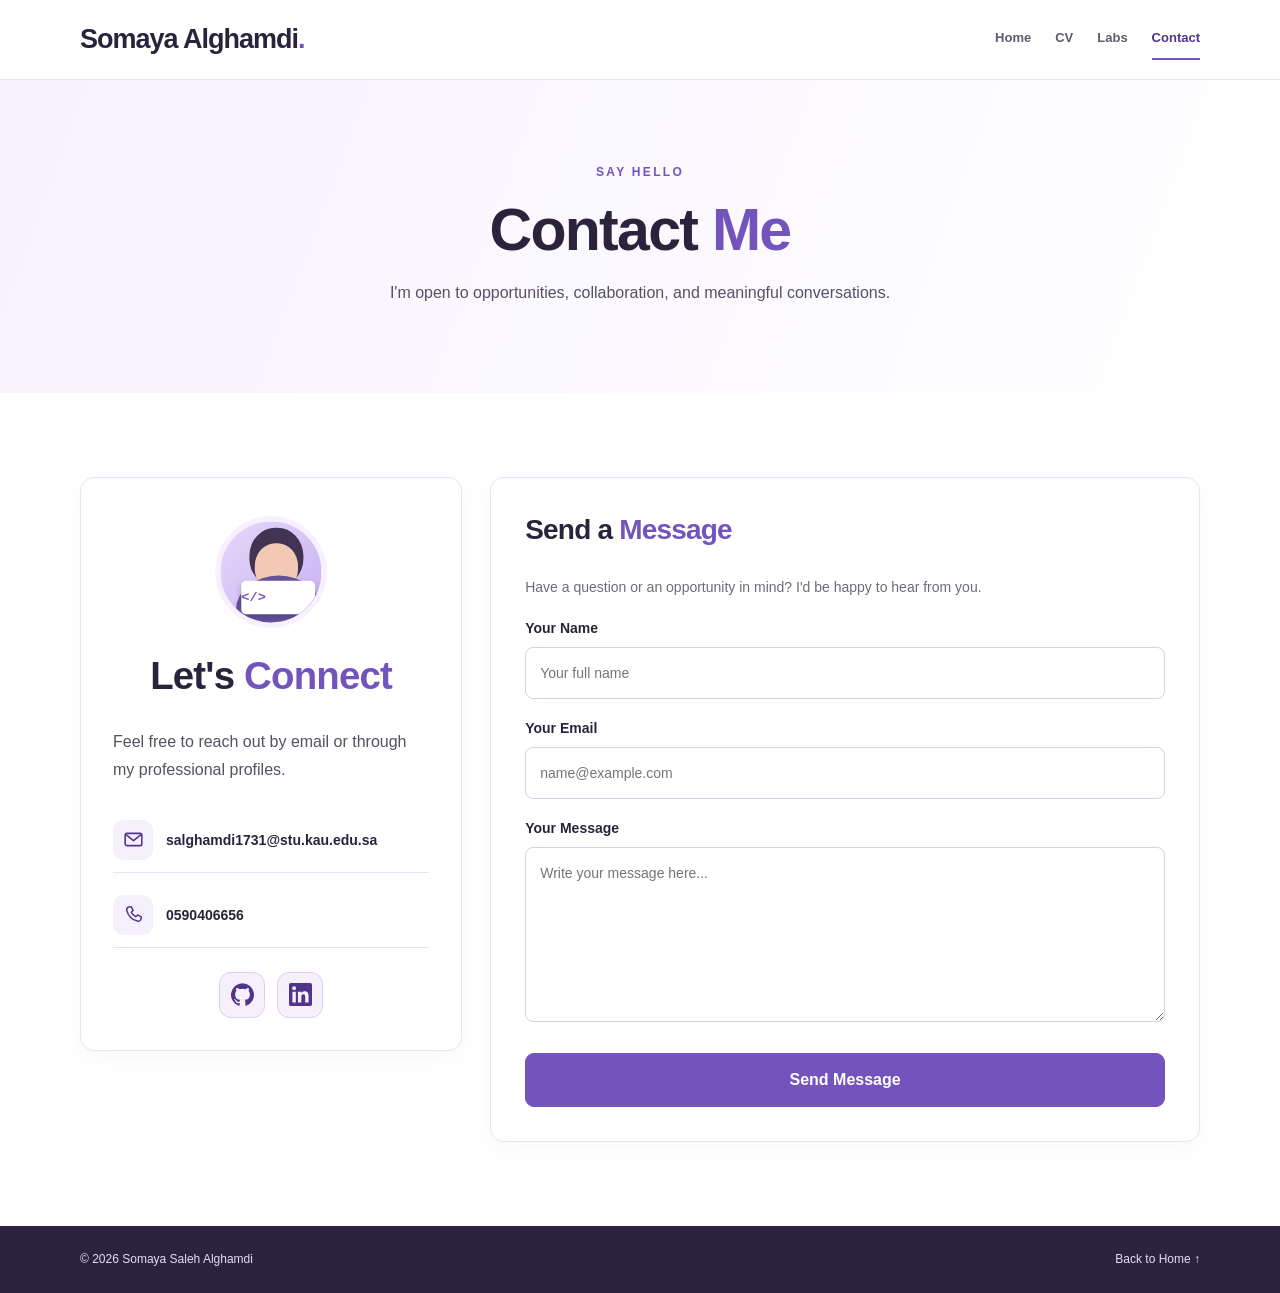
==== contact.html @ 66599cd9 "Add my portfolio website" ====
<!DOCTYPE html>
<html lang="en">

<head>
    <meta charset="UTF-8">
    <meta name="viewport" content="width=device-width, initial-scale=1.0">

    <title>Contact | Somaya Alghamdi</title>

    <link rel="stylesheet" href="style.css">
</head>

<body>

    <!-- ================= HEADER & NAVIGATION ================= -->
    <header class="site-header">
        <div class="container nav-row">

            <!-- Website Logo -->
            <a class="brand" href="index.html">
                Somaya Alghamdi<span>.</span>
            </a>

            <!-- Main Navigation -->
            <nav aria-label="Main navigation">
                <a href="index.html">Home</a>
                <a href="index.html#cv">CV</a>
                <a href="labs.html">Labs</a>
                <a class="active" href="contact.html">Contact</a>
            </nav>

        </div>
    </header>


    <main>

        <!-- ================= CONTACT INTRODUCTION ================= -->
        <section class="page-intro">
            <div class="container">

                <p class="eyebrow">SAY HELLO</p>

                <h1>Contact <span>Me</span></h1>

                <p>
                    I'm open to opportunities, collaboration,
                    and meaningful conversations.
                </p>

            </div>
        </section>


        <!-- ================= CONTACT SECTION ================= -->
        <section class="section">
            <div class="container contact-page-wrap">

                <!-- ========== LEFT CARD: CONTACT INFORMATION ========== -->
                <div class="contact-top panel contact-info-panel">

                    <!-- Technical Avatar -->
                    <div class="contact-avatar" aria-label="Technical avatar">

                        <div class="avatar-graphic" aria-hidden="true">
                            <div class="avatar-head"></div>
                            <div class="avatar-body"></div>
                            <div class="avatar-laptop">&lt;/&gt;</div>
                        </div>

                    </div>

                    <!-- Contact Heading -->
                    <h2>Let's <span>Connect</span></h2>

                    <p>
                        Feel free to reach out by email
                        or through my professional profiles.
                    </p>


                    <!-- Contact Details -->
                    <div class="contact-identity">

                        <!-- University Email -->
                        <div class="identity-row">

                            <span class="identity-icon">
                                <svg viewBox="0 0 24 24" aria-hidden="true">

                                    <rect
                                        x="2.5"
                                        y="5"
                                        width="19"
                                        height="14"
                                        rx="2"
                                        fill="none"
                                        stroke="currentColor"
                                        stroke-width="1.8">
                                    </rect>

                                    <path
                                        d="m3.5 6.5 8.5 6.8 8.5-6.8"
                                        fill="none"
                                        stroke="currentColor"
                                        stroke-linejoin="round"
                                        stroke-width="1.8">
                                    </path>

                                </svg>
                            </span>

                            <a class="identity-value" href="mailto:salghamdi1731@stu.kau.edu.sa">
                                 salghamdi1731@stu.kau.edu.sa
                            </a>

                        </div>


                        <!-- Phone Number -->
                        <div class="identity-row">

                            <span class="identity-icon">
                                <svg viewBox="0 0 24 24" aria-hidden="true">

                                    <path
                                        d="M6.6 3.5 9.3 3l2.2 4.3-2 2.2a15 15 0 0 0 5 5l2.2-2 4.3 2.2-.5 2.7a3 3 0 0 1-3.2 2.4A17 17 0 0 1 4.2 6.7 3 3 0 0 1 6.6 3.5Z"
                                        fill="none"
                                        stroke="currentColor"
                                        stroke-linejoin="round"
                                        stroke-width="1.7">
                                    </path>

                                </svg>
                            </span>

                            <a class="identity-value" href="tel:+966590406656">
                                 0590406656
                            </a>

                        </div>


                        <!-- Social Media Links -->
                        <div class="social-icons">

                            <!-- GitHub -->
                            <a
                                href="https://github.com/SomayaAlghamdi"
                                target="_blank"
                                rel="noopener noreferrer"
                                aria-label="GitHub profile (opens in a new tab)"
                                title="GitHub">

                                <svg viewBox="0 0 24 24" aria-hidden="true">

                                    <path
                                        fill="currentColor"
                                        d="M12 .297a12 12 0 0 0-3.793 23.385c.6.111.82-.261.82-.577v-2.234c-3.338.726-4.043-1.416-4.043-1.416-.546-1.387-1.333-1.757-1.333-1.757-1.09-.745.083-.73.083-.73 1.205.084 1.839 1.237 1.839 1.237 1.07 1.835 2.807 1.305 3.492.998.108-.775.418-1.305.762-1.605-2.665-.303-5.467-1.333-5.467-5.931 0-1.311.469-2.381 1.236-3.221-.124-.303-.536-1.524.117-3.176 0 0 1.008-.323 3.301 1.23a11.53 11.53 0 0 1 6.006 0c2.291-1.553 3.297-1.23 3.297-1.23.655 1.652.243 2.873.12 3.176.77.84 1.235 1.91 1.235 3.221 0 4.61-2.807 5.624-5.479 5.921.43.372.823 1.102.823 2.222v3.293c0 .319.216.694.825.576A12.002 12.002 0 0 0 12 .297Z">
                                    </path>

                                </svg>
                            </a>


                            <!-- LinkedIn -->
                            <a
                                href="https://www.linkedin.com/in/somaya-alghamdi"
                                target="_blank"
                                rel="noopener noreferrer"
                                aria-label="LinkedIn profile (opens in a new tab)"
                                title="LinkedIn">

                                <svg viewBox="0 0 24 24" aria-hidden="true">

                                    <path
                                        fill="currentColor"
                                        d="M20.447 20.452h-3.554v-5.569c0-1.328-.027-3.037-1.852-3.037-1.853 0-2.136 1.445-2.136 2.939v5.667H9.35V9h3.414v1.561h.049c.476-.9 1.637-1.85 3.37-1.85 3.601 0 4.267 2.37 4.267 5.455v6.286ZM5.337 7.433a2.062 2.062 0 1 1 0-4.124 2.062 2.062 0 0 1 0 4.124Zm1.782 13.019H3.555V9h3.564v11.452ZM22.225 0H1.771C.792 0 0 .774 0 1.729v20.542C0 23.227.792 24 1.771 24h20.451C23.2 24 24 23.227 24 22.271V1.729C24 .774 23.2 0 22.222 0h.003Z">
                                    </path>

                                </svg>
                            </a>

                        </div>

                    </div>

                </div>


                <!-- ========== RIGHT CARD: CONTACT FORM ========== -->
                <div class="panel form-panel contact-form-side">

                    <h2>Send a <span>Message</span></h2>

                    <p class="muted">
                        Have a question or an opportunity in mind?
                        I'd be happy to hear from you.
                    </p>

                    <!-- Contact Form -->
                    <form
                        action="https://formsubmit.co/salghamdi1731@stu.kau.edu.sa"
                        method="POST">

                        <!-- Email Subject -->
                        <input
                            type="hidden"
                            name="_subject"
                            value="New message from Somaya's portfolio">


                        <!-- Name -->
                        <label for="name">Your Name</label>

                        <input
                            type="text"
                            id="name"
                            name="name"
                            placeholder="Your full name"
                            required>


                        <!-- Email -->
                        <label for="email">Your Email</label>

                        <input
                            type="email"
                            id="email"
                            name="email"
                            placeholder="name@example.com"
                            required>


                        <!-- Message -->
                        <label for="message">Your Message</label>

                        <textarea
                            id="message"
                            name="message"
                            rows="6"
                            placeholder="Write your message here..."
                            required></textarea>


                        <!-- Submit Button -->
                        <button
                            class="button primary submit-button"
                            type="submit">

                            Send Message 
                        </button>

                    </form>

                </div>

            </div>
        </section>

    </main>


    <!-- ================= FOOTER ================= -->
    <footer>
        <div class="container footer-row">

            <span>© 2026 Somaya Saleh Alghamdi</span>

            <a href="index.html">
                Back to Home ↑
            </a>

        </div>
    </footer>

</body>
</html>
---- style.css ----
/* CPIT405 Portfolio — one shared external stylesheet */

:root {
    --ink: #29243c;
    --muted: #6f6a7d;
    --purple: #7354bd;
    --deep: #50348d;
    --lavender: #f4f0fc;
    --border: #e9e2f4;
    --white: #fff;
}

* {
    box-sizing: border-box;
}

html {
    scroll-behavior: smooth;
}

body {
    margin: 0;
    font-family: Arial,Helvetica,sans-serif;
    color: var(--ink);
    background: #fff;
    line-height: 1.75;
}

a {
    color: inherit;
    text-decoration: none;
}

img {
    max-width: 100%;
    display: block;
}

.container {
    width: 90%;
    max-width: 1120px;
    margin: 0 auto;
}

.narrow {
    max-width: 890px;
}

.section {
    padding: 84px 0;
}

.section-tint {
    background: #faf8ff;
}

.eyebrow {
    font-size: 12px;
    font-weight: 800;
    letter-spacing: 2.3px;
    color: var(--purple);
    margin: 0 0 14px;
}

h1,h2,h3,h4,p {
    margin-top: 0;
}

h1 {
    font-size: clamp(35px,5vw,59px);
    line-height: 1.15;
    letter-spacing: -1.7px;
    margin-bottom: 24px;
}

h1 span,h2 span {
    color: var(--purple);
}

h2 {
    font-size: clamp(29px,3vw,39px);
    line-height: 1.25;
    letter-spacing: -.8px;
    margin-bottom: 28px;
}

h3 {
    font-size: 21px;
    line-height: 1.3;
}

h4 {
    font-size: 18px;
    margin-bottom: 8px;
}

p {
    color: #555064;
}

.muted {
    color: var(--muted);
    font-size: 14px;
}

.center {
    text-align: center;
    margin-top: 34px;
}

.site-header {
    background: #fff;
    border-bottom: 1px solid var(--border);
    position: sticky;
    top: 0;
    z-index: 10;
}

.nav-row {
    min-height: 79px;
    display: flex;
    justify-content: space-between;
    align-items: center;
    gap: 22px;
}

.brand {
    font-size: 27px;
    font-weight: 800;
    letter-spacing: -1px;
}

.brand span {
    color: var(--purple);
}

nav {
    display: flex;
    gap: 24px;
    flex-wrap: wrap;
}

nav a {
    font-size: 13px;
    font-weight: 700;
    color: #615a70;
    padding: 8px 0;
    border-bottom: 2px solid transparent;
}

nav a:hover,nav a.active {
    color: var(--deep);
    border-color: var(--purple);
}

.hero {
    background: linear-gradient(115deg,#fff 5%,#f8f4ff 100%);
    padding: 105px 0 112px;
    overflow: hidden;
}

.hero-layout {
    display: grid;
    grid-template-columns: 1.2fr 1fr;
    align-items: center;
    gap: 60px;
}

.hero-subtitle {
    font-weight: 700;
    color: #4d4561;
    font-size: 16px;
}

.dot {
    color: var(--purple);
    padding: 0 5px;
}

.hero-copy {
    max-width: 530px;
    font-size: 17px;
}

.student-id {
    font-size: 13px;
    font-weight: 700;
    color: var(--purple);
    margin-bottom: 28px;
}

.button-row {
    display: flex;
    gap: 12px;
    flex-wrap: wrap;
}

.button {
    display: inline-block;
    padding: 12px 23px;
    border-radius: 9px;
    font-size: 14px;
    font-weight: 700;
    border: 1px solid var(--purple);
    cursor: pointer;
    text-align: center;
    transition: transform .2s,background-color .2s;
}

.button:hover {
    transform: translateY(-3px);
}

.primary {
    background: var(--purple);
    color: #fff;
}

.primary:hover {
    background: var(--deep);
}

.secondary {
    background: #fff;
    color: var(--deep);
}

.secondary:hover {
    background: var(--lavender);
}

.hero-art {
    min-height: 330px;
    position: relative;
    display: flex;
    align-items: center;
    justify-content: center;
}

.art-window {
    width: 86%;
    max-width: 390px;
    min-height: 248px;
    background: #fff;
    border: 1px solid #e6dbf7;
    border-radius: 19px;
    box-shadow: 0 28px 70px #7354bd2e;
    transform: rotate(-4deg);
    position: relative;
    z-index: 1;
    overflow: hidden;
}

.window-top {
    height: 47px;
    background: #eee7fa;
    padding: 18px 19px;
    display: flex;
    gap: 7px;
}

.window-top i {
    width: 10px;
    height: 10px;
    border-radius: 50%;
    background: #b5a2df;
}

.window-top i:first-child {
    background: #8c73c9;
}

.art-code {
    display: flex;
    flex-direction: column;
    gap: 13px;
    padding: 29px 23px;
    color: #7655b6;
    font: 600 15px/1.5 Consolas,monospace;
}

.art-code span:nth-child(2),.art-code span:nth-child(3) {
    color: #7c7890;
}

.art-badge {
    position: absolute;
    right: 20px;
    bottom: 16px;
    font-size: 31px;
    font-weight: 800;
    color: var(--purple);
}

.art-badge small {
    font-size: 16px;
}

.orbit {
    position: absolute;
    border: 2px solid #d7c6f1;
    border-radius: 50%;
    width: 270px;
    height: 270px;
}

.orbit-one {
    top: 0;
    right: 0;
}

.orbit-two {
    bottom: 0;
    left: 0;
    width: 145px;
    height: 145px;
    background: #e6ddf7;
}

.about-text {
    border-left: 4px solid #cbb8ed;
    padding-left: 25px;
}

.about-text p {
    font-size: 16px;
    margin-bottom: 17px;
}

.section-heading {
    display: flex;
    align-items: center;
    gap: 20px;
    margin: 40px 0 18px;
}

.section-heading h3 {
    margin: 0;
}

.mini-rule {
    height: 1px;
    background: #e5dcf1;
    flex: 1;
}

.panel {
    background: #fff;
    border: 1px solid var(--border);
    border-radius: 14px;
    padding: 26px;
    box-shadow: 0 7px 22px #3c256208;
}

.panel p:last-child {
    margin-bottom: 0;
}

.education-panel {
    display: flex;
    align-items: center;
    gap: 22px;
}

.panel-icon {
    width: 62px;
    height: 62px;
    background: var(--lavender);
    border-radius: 14px;
    display: grid;
    place-items: center;
    font-size: 29px;
    flex-shrink: 0;
}

.education-panel p {
    margin-bottom: 3px;
}

.gpa {
    margin-left: auto;
    text-align: center;
    background: var(--lavender);
    border-radius: 12px;
    padding: 12px 20px;
    white-space: nowrap;
}

.gpa strong {
    display: block;
    color: var(--deep);
    font-size: 27px;
    line-height: 1.3;
}

.gpa small {
    color: var(--muted);
}

.skills-grid,.cert-grid,.project-grid {
    display: grid;
    grid-template-columns: repeat(2,minmax(0,1fr));
    gap: 20px;
}

.skills-grid .panel h4 {
    color: var(--deep);
}

.skills-grid .panel p {
    font-size: 14px;
}

.experience-top {
    display: flex;
    justify-content: space-between;
    gap: 20px;
    align-items: start;
}

.experience-top h4 {
    font-size: 21px;
}

.experience-top p {
    margin-bottom: 5px;
}

.experience-panel>p {
    margin-top: 18px;
}

.separator {
    color: #b5a5d6;
}

.date-pill,.tag {
    background: #f1ebfa;
    color: var(--deep);
    padding: 6px 12px;
    border-radius: 30px;
    font-size: 12px;
    font-weight: 700;
    white-space: nowrap;
}

.cert-card .cert-icon {
    font-size: 31px;
    color: var(--purple);
    margin-bottom: 8px;
}

.cert-card p {
    margin-bottom: 7px;
}

.project-card {
    background: #fff;
    border: 1px solid var(--border);
    border-radius: 16px;
    overflow: hidden;
    box-shadow: 0 9px 26px #3c25620b;
    transition: transform .2s;
}

.project-card:hover {
    transform: translateY(-5px);
}

.project-card img {
    width: 100%;
    height: 245px;
    object-fit: cover;
    object-position: center;
}

.project-card:nth-child(2) img {
    object-position: center 22%;
}

.project-content {
    padding: 25px;
}

.project-content h3 {
    margin: 15px 0 10px;
}

.project-content p {
    font-size: 14px;
}

.text-link {
    color: var(--deep);
    font-weight: 800;
    font-size: 14px;
}

.text-link:hover {
    text-decoration: underline;
}

.contact-banner {
    background: #f0e9fa;
}

.banner-layout {
    display: flex;
    justify-content: space-between;
    align-items: center;
    gap: 25px;
}

.banner-layout h2 {
    margin-bottom: 10px;
}

.banner-layout p:last-child {
    margin-bottom: 0;
}

.page-intro {
    background: linear-gradient(110deg,#f7f2ff,#fff);
    padding: 82px 0 70px;
    text-align: center;
}

.page-intro h1 {
    margin-bottom: 14px;
}

.page-intro p:last-child {
    font-size: 16px;
}

.section-description {
    max-width: 790px;
}

.labs-grid {
    display: grid;
    grid-template-columns: repeat(3,minmax(0,1fr));
    gap: 18px;
}

.lab-card {
    display: block;
    border: 1px solid var(--border);
    border-radius: 14px;
    padding: 25px;
    background: #fff;
    transition: transform .2s,border-color .2s;
}

.lab-card:hover {
    transform: translateY(-4px);
    border-color: #a48bd7;
}

.lab-card>span {
    font-size: 29px;
    font-weight: 800;
    color: #c3b0e5;
}

.lab-card h3 {
    margin: 14px 0 4px;
}

.lab-card p {
    font-size: 14px;
}

.lab-card strong {
    font-size: 13px;
    color: var(--deep);
}

code {
    background: #eee8f7;
    padding: 2px 5px;
    border-radius: 4px;
}

.contact-grid {
    display: grid;
    grid-template-columns: .9fr 1.1fr;
    gap: 35px;
    align-items: start;
}

.contact-copy {
    max-width: 420px;
}

.contact-details {
    display: grid;
    gap: 13px;
    margin-top: 28px;
}

.contact-details .panel {
    padding: 19px 22px;
}

.contact-details h3 {
    font-size: 16px;
    margin-bottom: 5px;
}

.contact-details p {
    margin-bottom: 2px;
}

.contact-details a {
    font-size: 14px;
    color: var(--deep);
    overflow-wrap: anywhere;
}

.form-panel h2 {
    font-size: 28px;
}

.form-panel label {
    display: block;
    font-weight: 700;
    font-size: 14px;
    margin: 17px 0 6px;
}

.form-panel input:not([type=hidden]),.form-panel textarea {
    width: 100%;
    padding: 13px 14px;
    border: 1px solid #d9d1e6;
    border-radius: 8px;
    font: inherit;
    font-size: 14px;
    background: #fff;
}

.form-panel input:focus,.form-panel textarea:focus {
    outline: 2px solid #c7b5e8;
    border-color: var(--purple);
}

.submit-button {
    margin-top: 22px;
    width: 100%;
    font: inherit;
    font-weight: 700;
}

footer {
    background: #2b2340;
    color: #e6dff2;
    padding: 23px 0;
}

.footer-row {
    display: flex;
    justify-content: space-between;
    gap: 15px;
    font-size: 12px;
}

.footer-row a:hover {
    text-decoration: underline;
}

@media(max-width:850px) {
    .nav-row {
        flex-direction: column;
        padding: 15px 0;
    }

    nav {
        justify-content: center;
        gap: 16px;
    }

    .hero-layout {
        grid-template-columns: 1fr;
        gap: 20px;
    }

    .hero {
        padding: 75px 0;
    }

    .hero-art {
        min-height: 260px;
    }

    .contact-grid {
        grid-template-columns: 1fr;
    }

    .labs-grid {
        grid-template-columns: repeat(2,minmax(0,1fr));
    }

    .experience-top {
        flex-direction: column;
    }

}

@media(max-width:600px) {
    .section {
        padding: 58px 0;
    }

    .hero-art {
        display: none;
    }

    .skills-grid,.cert-grid,.project-grid,.labs-grid {
        grid-template-columns: 1fr;
    }

    .education-panel {
        flex-wrap: wrap;
    }

    .gpa {
        margin-left: 0;
    }

    .banner-layout,.footer-row {
        flex-direction: column;
        align-items: flex-start;
    }

    .project-card img {
        height: 205px;
    }

    nav {
        gap: 10px;
    }

    nav a {
        font-size: 12px;
    }

}

/* Portfolio refinements: responsive student card and uncropped project images */

.hero-layout {
    grid-template-columns: minmax(260px,.8fr) minmax(0,1.4fr);
    gap: 55px;
    align-items: start;
}

.hero {
    padding: 75px 0 85px;
}

.hero-main h1 {
    margin-bottom: 14px;
}

.hero-kicker {
    font-size: 17px;
    font-weight: 700;
    color: var(--deep);
}

.hero-main .about-text {
    margin: 28px 0 26px;
}

.hero-main .about-text h2 {
    font-size: 27px;
    margin-bottom: 16px;
}

.hero-main .about-text p {
    font-size: 15px;
}

.profile-card {
    background: #fff;
    border: 1px solid #e4d8f5;
    border-radius: 20px;
    padding: 28px 24px;
    text-align: center;
    box-shadow: 0 15px 40px #4d35701c;
}

.profile-card h2 {
    font-size: 23px;
    margin: 15px 0 4px;
}

.profile-card>p {
    font-size: 14px;
    color: var(--purple);
    font-weight: 700;
}

.profile-card dl {
    text-align: left;
    margin: 24px 0;
}

.profile-card dl div {
    display: flex;
    justify-content: space-between;
    gap: 12px;
    padding: 10px 0;
    border-bottom: 1px solid var(--border);
}

.profile-card dt {
    font-size: 12px;
    color: var(--muted);
}

.profile-card dd {
    margin: 0;
    font-size: 12px;
    text-align: right;
    font-weight: 700;
}

.avatar-graphic {
    width: 172px;
    height: 172px;
    border-radius: 50%;
    background: linear-gradient(135deg,#e5d8fb,#c8b0f0);
    position: relative;
    margin: 0 auto;
    overflow: hidden;
    border: 6px solid #f6f0ff;
}

.avatar-head {
    width: 64px;
    height: 70px;
    border-radius: 48% 48% 45% 45%;
    background: #f2c9b5;
    position: absolute;
    top: 30px;
    left: 49px;
    box-shadow: 0 -15px 0 8px #413453;
}

.avatar-body {
    position: absolute;
    bottom: -24px;
    left: 20px;
    width: 125px;
    height: 100px;
    background: #65539a;
    border-radius: 55% 55% 0 0;
}

.avatar-laptop {
    position: absolute;
    bottom: 12px;
    left: 28px;
    width: 108px;
    height: 49px;
    border-radius: 7px;
    background: #fff;
    color: #7354bd;
    font: bold 20px/49px Consolas,monospace;
    box-shadow: 0 5px 10px #362b5c55;
}

.cv-contact {
    margin-top: 30px;
    padding: 24px;
    border: 1px solid var(--border);
    background: white;
    border-radius: 14px;
}

.cv-contact h3 {
    margin-bottom: 8px;
}

.cv-contact p {
    margin-bottom: 15px;
}

.project-card img {
    height: 270px;
    object-fit: contain;
    background: #f5f1fb;
    padding: 12px;
}

.project-card:nth-child(2) img {
    object-position: center;
}

.project-text-card {
    display: flex;
    align-items: center;
    background: linear-gradient(130deg,#fff,#f7f2ff);
}

@media(max-width:850px) {
    .hero-layout {
        grid-template-columns: 1fr;
    }

    .profile-card {
        max-width: 470px;
        margin: 0 auto;
        width: 100%;
    }

    .hero-main {
        max-width: 720px;
    }

}

@media(max-width:600px) {
    .hero {
        padding: 38px 0 58px;
    }

    .profile-card {
        padding: 20px;
    }

    .project-card img {
        height: auto;
        max-height: 420px;
        object-fit: contain;
    }

    .hero-main h1 {
        font-size: 37px;
    }

    .hero-main .about-text {
        padding-left: 16px;
    }

    .brand {
        font-size: 22px;
    }

    .nav-row {
        gap: 8px;
    }

    nav {
        gap: 12px;
    }

    .profile-card dl div {
        flex-wrap: wrap;
    }

    .profile-card dd {
        text-align: left;
    }

}

/* Final refinements */

.profile-contact {
    margin-top: 22px;
    padding-top: 16px;
    border-top: 1px solid var(--border);
    text-align: left;
}

.profile-contact p {
    font-size: 12px;
    line-height: 1.6;
    margin: 7px 0;
    overflow-wrap: anywhere;
}

.profile-contact strong {
    color: var(--deep);
}

.about-text .hero-kicker {
    margin: 0 0 16px;
    color: var(--deep);
    font-size: 16px;
    font-weight: 700;
}

.project-grid .project-card {
    min-width: 0;
}

.project-no-image {
    min-height: 245px;
    align-items: center;
    background: linear-gradient(125deg,#fff,#f5f0ff);
}

.project-no-image .project-content {
    width: 100%;
}

.contact-page-wrap {
    max-width: 1000px;
    margin: auto;
}

.contact-top {
    text-align: center;
}

.contact-top>p {
    margin-bottom: 28px;
}

.contact-methods {
    display: grid;
    grid-template-columns: repeat(3,minmax(0,1fr));
    gap: 16px;
    text-align: left;
}

.contact-method {
    min-width: 0;
}

.contact-method h3 {
    font-size: 16px;
    margin: 9px 0;
}

.contact-method a {
    font-size: 13px;
    color: var(--deep);
    overflow-wrap: anywhere;
}

.contact-symbol {
    display: inline-grid;
    place-items: center;
    width: 42px;
    height: 42px;
    background: var(--lavender);
    color: var(--deep);
    border-radius: 12px;
    font-weight: 800;
    font-size: 18px;
}

.contact-phone {
    margin: 24px 0 0;
}

.contact-form-bottom {
    max-width: 710px;
    margin: 45px auto 0;
}

@media(max-width:700px) {
    .contact-methods {
        grid-template-columns: 1fr;
    }

    .contact-form-bottom {
        margin-top: 28px;
    }

    .project-no-image {
        min-height: 0;
    }

}

@media(max-width:600px) {
    .profile-contact {
        text-align: left;
    }

    .project-card img {
        width: 100%;
        height: auto;
        max-height: none;
        object-fit: contain;
    }

    .hero-layout {
        gap: 30px;
    }

    nav {
        justify-content: center;
    }

}

/* Contact information: consistent with the student profile and responsive contact page */

.contact-identity {
    display: flex;
    flex-direction: column;
    gap: 10px;
    text-align: left;
}

.identity-row {
    display: flex;
    align-items: center;
    gap: 13px;
    padding: 12px 0;
    border-bottom: 1px solid var(--border);
    min-width: 0;
}

.identity-icon {
    width: 40px;
    height: 40px;
    flex: 0 0 40px;
    display: grid;
    place-items: center;
    background: var(--lavender);
    border-radius: 11px;
    color: var(--deep);
}

.identity-icon svg {
    width: 21px;
    height: 21px;
}

.identity-value {
    font-size: 14px;
    font-weight: 600;
    color: var(--ink);
    overflow-wrap: anywhere;
}

.social-icons {
    display: flex;
    gap: 12px;
    align-items: center;
    margin-top: 14px;
}

.social-icons a {
    width: 46px;
    height: 46px;
    display: grid;
    place-items: center;
    border: 1px solid #dcd0ee;
    background: #f5f0fc;
    color: #50348d;
    border-radius: 12px;
    transition: background .2s,transform .2s;
}

.social-icons a:hover,.social-icons a:focus-visible {
    background: #e6d9f9;
    transform: translateY(-2px);
}

.social-icons svg {
    width: 23px;
    height: 23px;
}

.profile-contact .identity-row {
    padding: 8px 0;
    gap: 9px;
}

.profile-contact .identity-icon {
    width: 33px;
    height: 33px;
    flex-basis: 33px;
    border-radius: 9px;
}

.profile-contact .identity-icon svg {
    width: 18px;
    height: 18px;
}

.profile-contact .identity-value {
    font-size: 12px;
}

.profile-contact .social-icons {
    justify-content: center;
    margin-top: 15px;
}

.contact-page-wrap {
    display: grid;
    grid-template-columns: minmax(0,.7fr) minmax(0,1.3fr);
    gap: 28px;
    max-width: 1120px;
    align-items: start;
}

.contact-top {
    text-align: left;
}

.contact-info-panel {
    padding: 32px;
}

.contact-info-panel>p {
    margin-bottom: 24px;
}

.contact-form-side {
    margin: 0;
    max-width: none;
    padding: 34px;
}

.contact-form-side textarea {
    min-height: 175px;
    resize: vertical;
}

@media(max-width:800px) {
    .contact-page-wrap {
        grid-template-columns: 1fr;
    }

    .contact-info-panel,.contact-form-side {
        padding: 25px;
    }

}

@media(max-width:600px) {
    .contact-page-wrap {
        gap: 20px;
    }

    .identity-value {
        font-size: 13px;
    }

    .profile-contact .identity-value {
        font-size: 12px;
    }

}

/* Profile quick links and centered professional social icons */

.profile-quick-nav {
    margin-top: 20px;
    padding: 19px 0 17px;
    border-top: 1px solid var(--border);
    border-bottom: 1px solid var(--border);
}

.profile-quick-nav h3,.profile-connect-heading h3 {
    font-size: 15px;
    color: var(--deep);
    margin: 0 0 12px;
    text-align: center;
}

.profile-quick-nav nav {
    display: flex;
    flex-wrap: wrap;
    gap: 8px;
    justify-content: center;
}

.profile-quick-nav nav a {
    font-size: 12px;
    font-weight: 700;
    text-decoration: none;
    color: var(--deep);
    background: #f5f0fc;
    border: 1px solid #e2d5f2;
    border-radius: 999px;
    padding: 8px 11px;
    transition: background .2s,transform .2s;
}

.profile-quick-nav nav a:hover,.profile-quick-nav nav a:focus-visible {
    background: #e8daf8;
    transform: translateY(-2px);
}

.profile-connect-heading {
    padding: 18px 0 4px;
    text-align: center;
}

.profile-connect-heading p {
    font-size: 12px;
    color: var(--muted);
    line-height: 1.5;
    margin: 0 0 8px;
}

.social-icons,.profile-contact .social-icons,.contact-info-panel .social-icons {
    justify-content: center;
    width: 100%;
}

.section-heading[id] {
    scroll-margin-top: 85px;
}

.contact-avatar {
    display: flex;
    justify-content: center;
    margin-bottom: 18px;
}

.contact-avatar .avatar-graphic {
    width: 124px;
    height: 124px;
    transform: scale(.9);
    transform-origin: center;
}

.contact-avatar .avatar-head {
    transform: scale(.75);
    transform-origin: top left;
    left: 38px;
    top: 24px;
}

.contact-avatar .avatar-body {
    transform: scale(.76);
    transform-origin: bottom left;
    left: 17px;
}

.contact-avatar .avatar-laptop {
    transform: scale(.76);
    transform-origin: bottom left;
    left: 23px;
    bottom: 9px;
}

.contact-info-panel .contact-avatar+h2 {
    text-align: center;
}

@media(max-width:600px) {
    .profile-quick-nav nav {
        gap: 7px;
    }

    .profile-quick-nav nav a {
        font-size: 11px;
        padding: 7px 9px;
    }

}

/* Refined profile card spacing and consistent alignment */

/* Quick Navigation Section */
.profile-card .profile-quick-nav {
    margin-top: 18px;
    padding: 20px 0 24px;
    border-top: 1px solid var(--border);
    border-bottom: 1px solid var(--border);
}

/* Contact Heading Spacing */
.profile-card .contact-identity.compact {
    gap: 0;
    border-top: none;
    padding-top: 22px;
}

.profile-card .profile-quick-nav h3 {
    margin-bottom: 11px;
}

.profile-card .profile-quick-nav nav {
    gap: 7px;
    justify-content: center;
}

.profile-card .profile-quick-nav nav a {
    padding: 8px 12px;
    line-height: 1.3;
}


.profile-card .profile-connect-heading {
    padding: 0 0 10px;
}

.profile-card .profile-connect-heading h3 {
    margin-bottom: 5px;
}

.profile-card .profile-connect-heading p {
    margin: 0;
    line-height: 1.5;
}

.profile-card .identity-row {
    padding: 10px 0;
    gap: 12px;
}

.profile-card .identity-row:last-of-type {
    border-bottom: 0;
}

.profile-card .identity-icon {
    width: 38px;
    height: 38px;
    flex: 0 0 38px;
    border-radius: 10px;
}

.profile-card .identity-icon svg {
    width: 20px;
    height: 20px;
}

.profile-card .identity-value {
    font-size: 13px;
    line-height: 1.45;
    min-width: 0;
}

.profile-card .social-icons {
    margin-top: 10px;
    gap: 12px;
    justify-content: center;
}

@media(max-width:600px) {
    .profile-card .profile-quick-nav nav a {
        padding: 8px 10px;
    }

    .profile-card .identity-value {
        font-size: 12px;
    }

}

.identity-value[href] {
    color: inherit;
    text-decoration: none;
}

.identity-value[href]:hover {
    color:var(--deep);
    text-decoration: underline;
}
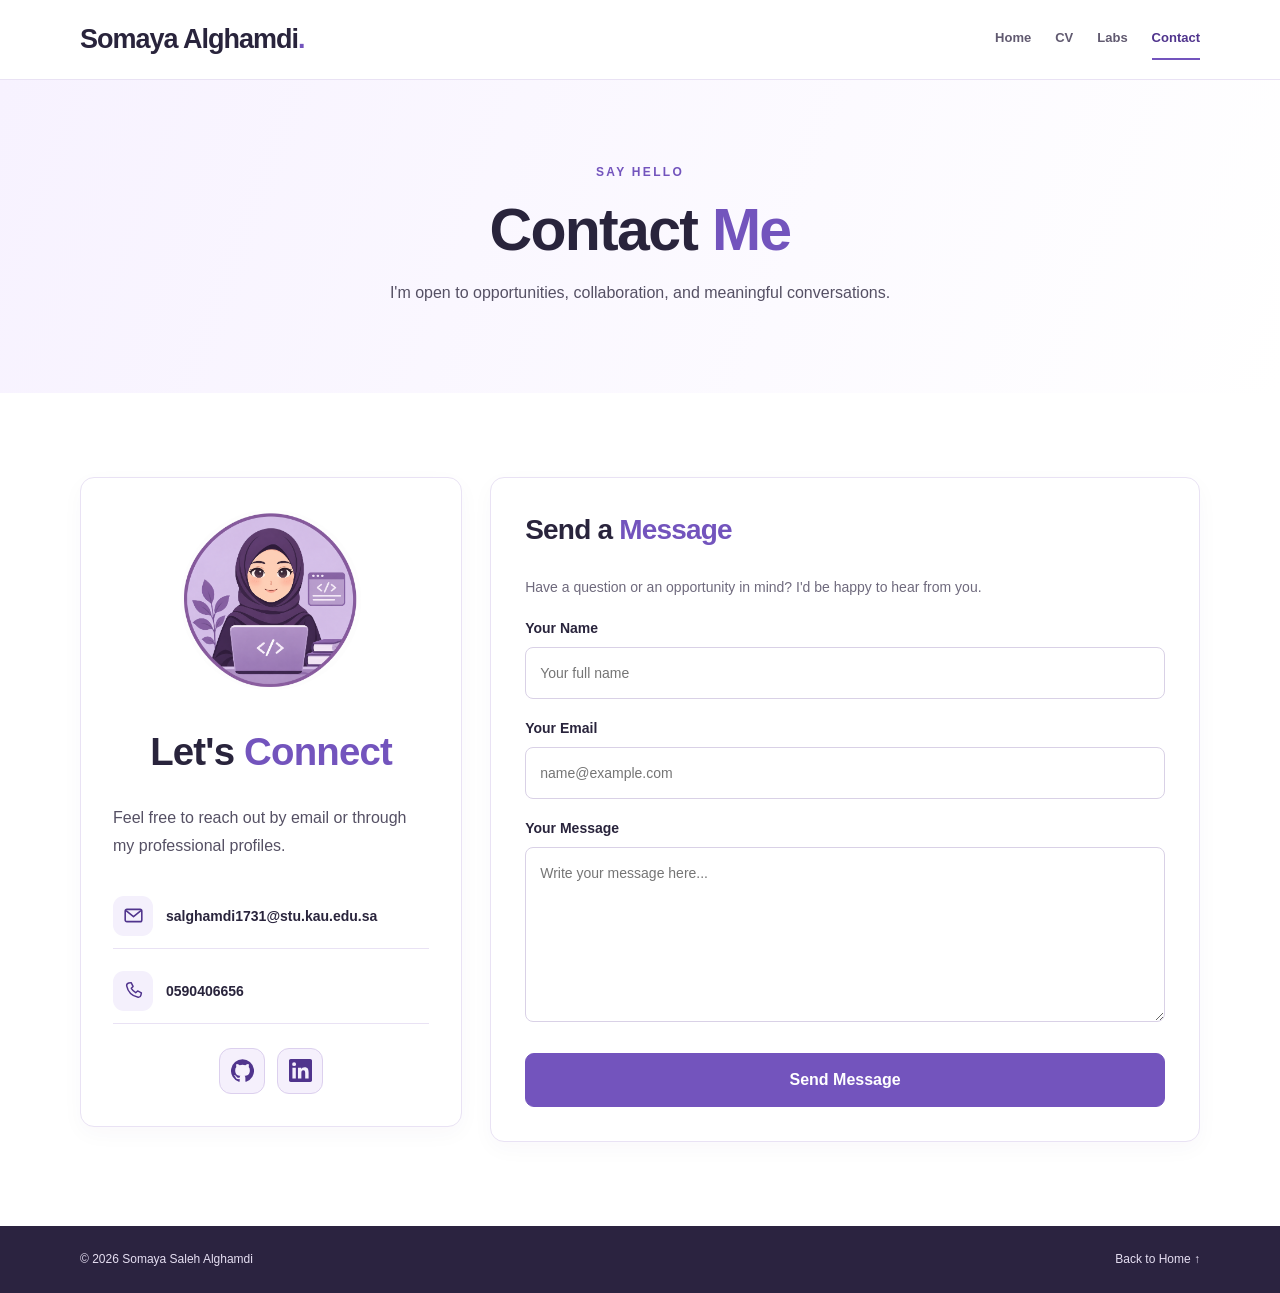
==== commit 602e6efb: "Update portfolio avatar" ====
--- a/contact.html
+++ b/contact.html
@@ -63,10 +63,9 @@
                     <!-- Technical Avatar -->
                     <div class="contact-avatar" aria-label="Technical avatar">
 
-                        <div class="avatar-graphic" aria-hidden="true">
-                            <div class="avatar-head"></div>
-                            <div class="avatar-body"></div>
-                            <div class="avatar-laptop">&lt;/&gt;</div>
+                        <!-- Profile Avatar -->
+                        <div class="avatar-image">
+                            <img src="images/avatar.png" alt="Somaya Alghamdi Avatar">
                         </div>
 
                     </div>
@@ -166,7 +165,7 @@
 
                             <!-- LinkedIn -->
                             <a
-                                href="https://www.linkedin.com/in/somaya-alghamdi"
+                                href="https://www.linkedin.com/in/somaya-alghamdi-949287395/"
                                 target="_blank"
                                 rel="noopener noreferrer"
                                 aria-label="LinkedIn profile (opens in a new tab)"
@@ -209,6 +208,11 @@
                             type="hidden"
                             name="_subject"
                             value="New message from Somaya's portfolio">
+                        
+                        <input
+                          type="hidden"
+                          name="_next"
+                          value="https://somayaalghamdi.github.io/SomayaSalehAlghamdi_Portfolio/thank-you.html">
 
 
                         <!-- Name -->
--- a/style.css
+++ b/style.css
@@ -1461,3 +1461,61 @@
     color:var(--deep);
     text-decoration: underline;
 }
+
+
+/* ================= THANK YOU PAGE ================= */
+
+.thank-you-section {
+    min-height: 70vh;
+    display: flex;
+    align-items: center;
+    background: linear-gradient(110deg, #f7f2ff, #fff);
+}
+
+.thank-you-card {
+    max-width: 600px;
+    margin: 0 auto;
+    padding: 55px 35px;
+    text-align: center;
+}
+
+.success-icon {
+    width: 75px;
+    height: 75px;
+    margin: 0 auto 25px;
+    border-radius: 50%;
+    background: #e8ddfa;
+    color: var(--purple);
+    font-size: 42px;
+    display: flex;
+    align-items: center;
+    justify-content: center;
+}
+
+.thank-you-card h1 {
+    font-size: 38px;
+    margin-bottom: 15px;
+}
+
+.thank-you-card p {
+    color: var(--muted);
+    margin-bottom: 30px;
+    line-height: 1.8;
+}
+
+/* Profile Avatar Image */
+
+.avatar-image {
+    width: 180px;
+    height: 180px;
+    margin: 0 auto 20px;
+    border-radius: 50%;
+    overflow: hidden;
+}
+
+.avatar-image img {
+    width: 100%;
+    height: 100%;
+    object-fit: cover;
+    display: block;
+}
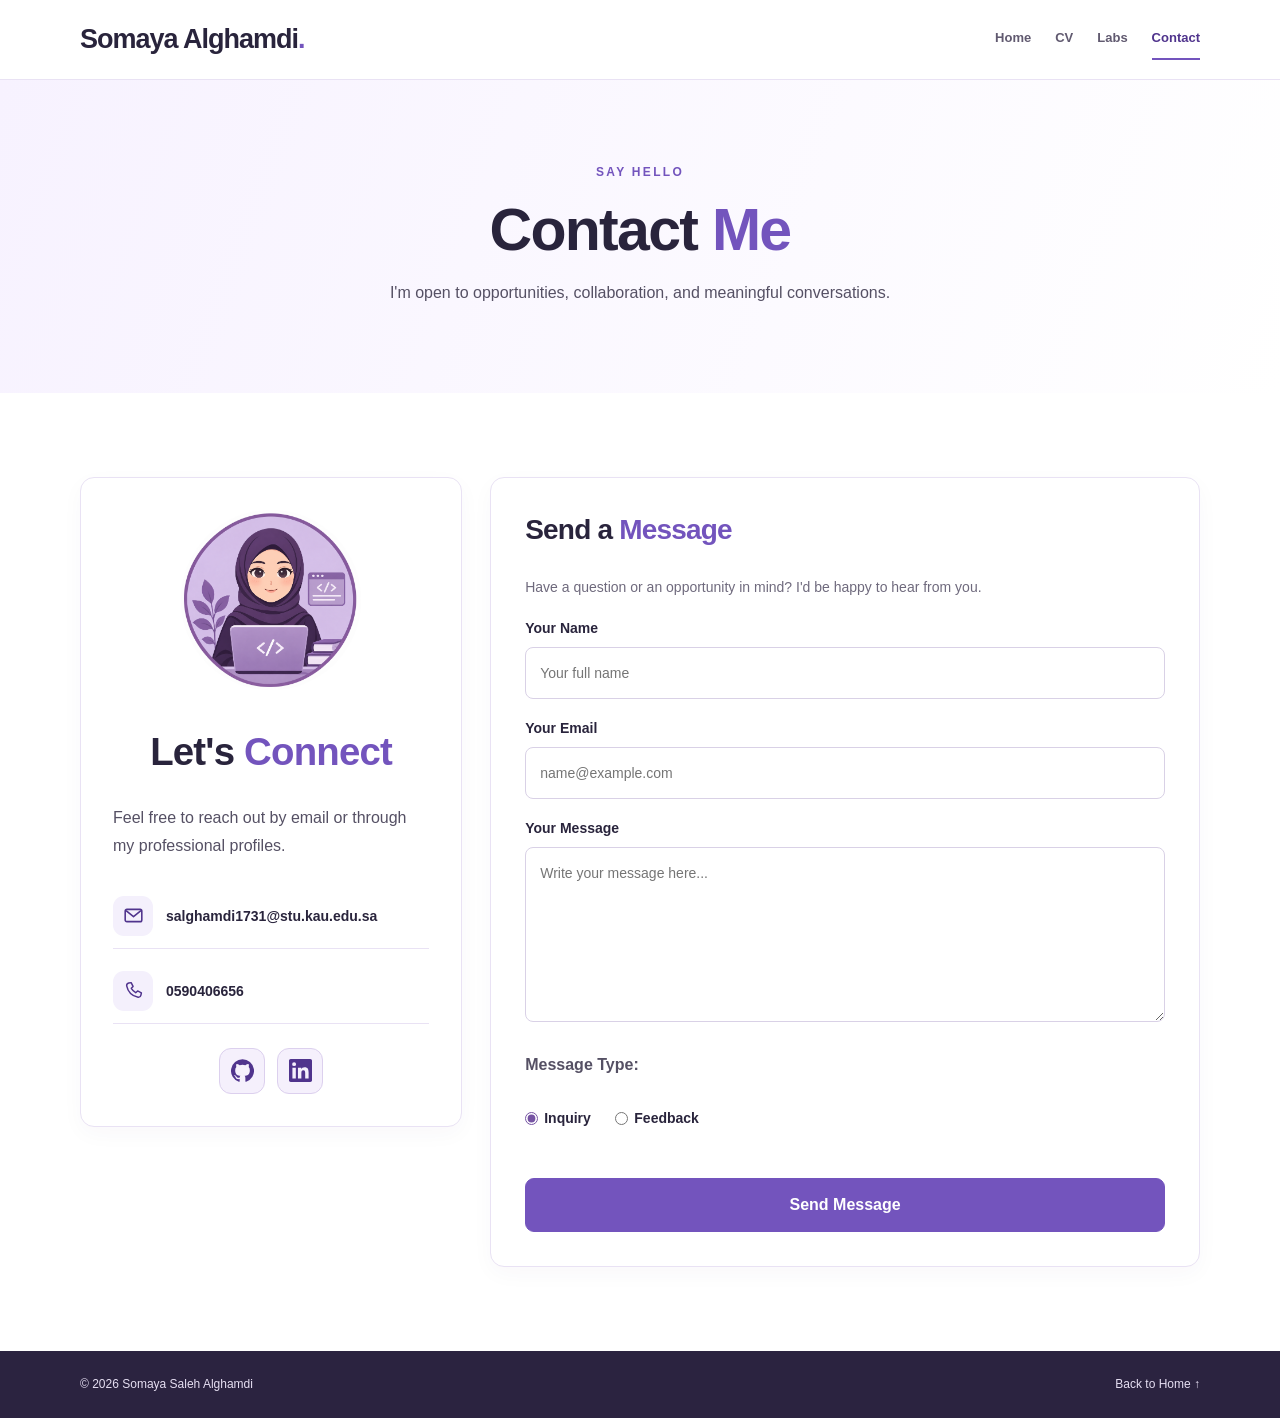
==== commit e5c20f86: "Add message type to contact form" ====
--- a/contact.html
+++ b/contact.html
@@ -247,6 +247,21 @@
                             placeholder="Write your message here..."
                             required></textarea>
 
+                        <!-- Message Type -->
+                        <div class="message-type">
+                            <p>Message Type:</p>
+                        
+                            <label>
+                                <input type="radio" name="Message Type" value="Inquiry" checked>
+                                Inquiry
+                            </label>
+                        
+                            <label>
+                                <input type="radio" name="Message Type" value="Feedback">
+                                Feedback
+                            </label>
+                        </div>
+
 
                         <!-- Submit Button -->
                         <button
--- a/style.css
+++ b/style.css
@@ -1518,4 +1518,39 @@
     height: 100%;
     object-fit: cover;
     display: block;
+}
+
+
+/* Smaller avatar on mobile */
+
+@media (max-width: 768px) {
+    .avatar-image {
+        width: 130px;
+        height: 130px;
+        margin-bottom: 15px;
+    }
+}
+
+
+.message-type {
+    margin: 20px 0;
+}
+
+.message-type p {
+    margin-bottom: 10px;
+    font-weight: 600;
+}
+
+.message-type label {
+    display: inline-flex;
+    align-items: center;
+    gap: 6px;
+    margin-right: 20px;
+    cursor: pointer;
+}
+
+.message-type input {
+    width: auto;
+    margin: 0;
+    accent-color: #7654a3;
 }
